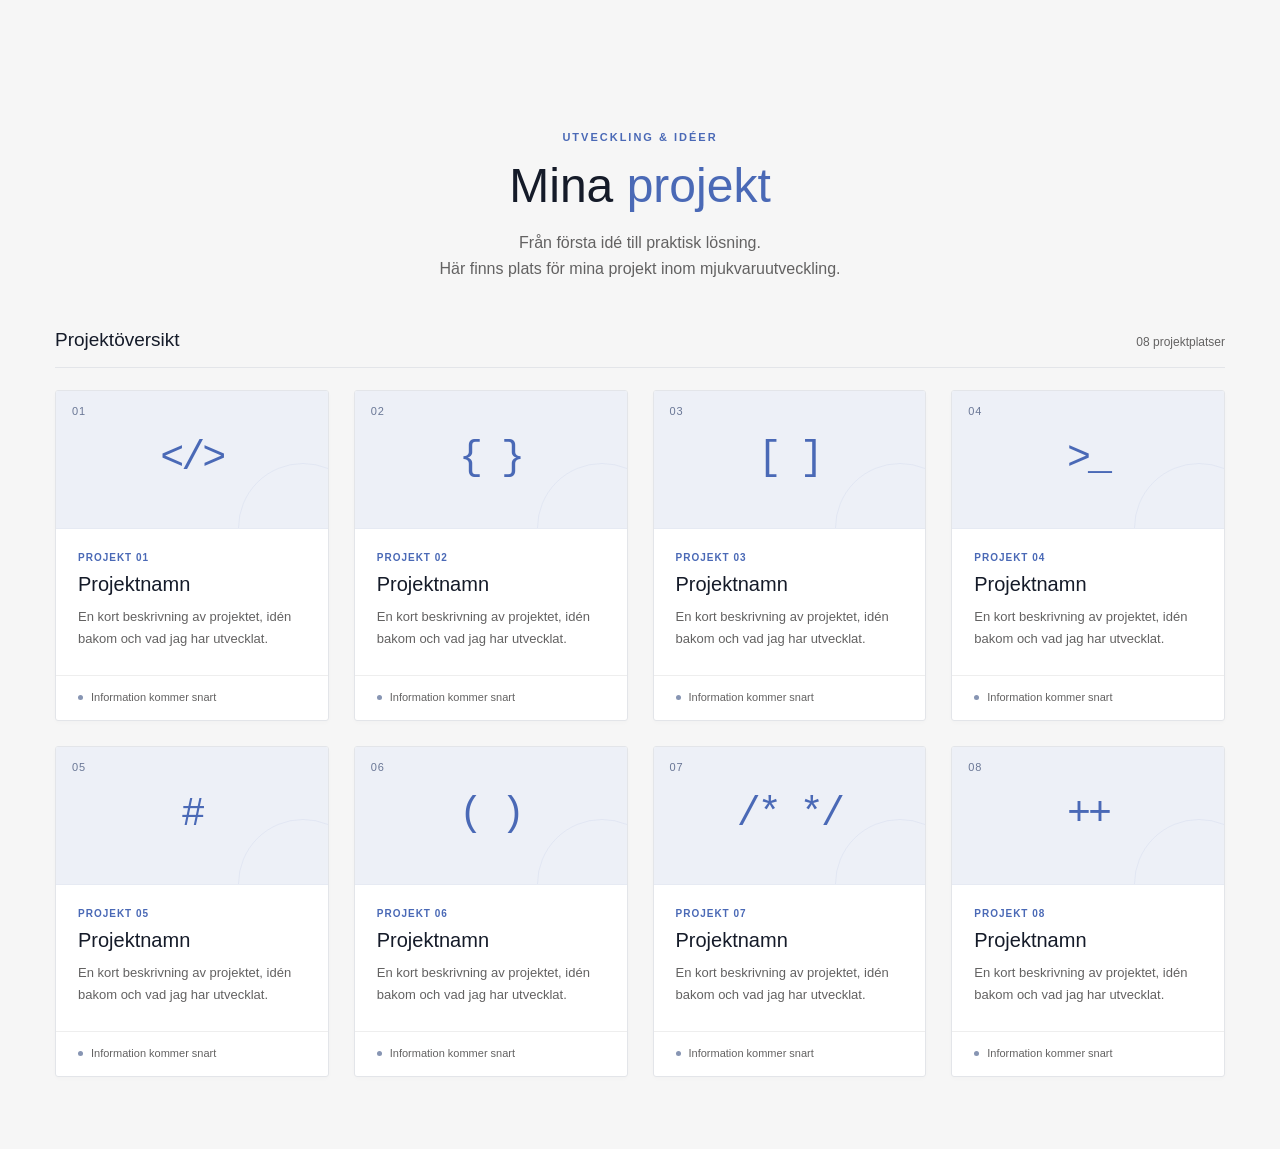
==== projects.html @ 6604e2c0 "init" ====
<!DOCTYPE html>
<html lang="sv">
<head>
    <meta charset="UTF-8">
    <meta name="viewport" content="width=device-width, initial-scale=1">
    <meta name="description" content="Projekt och mjukvaruutveckling av Leo Wallenstål.">
    <title>Projekt | Leo Wallenstål</title>
    <link rel="icon" type="image/png" href="favicon2.png">
    <link rel="stylesheet" href="/assets/bootstrap/css/bootstrap.min.css">
    <link rel="stylesheet" href="/assets/css/styles.css">
    <link rel="stylesheet" href="projects.css">
</head>
<body>
    <a class="skip-link" href="#projects">Hoppa till projekten</a>
    <!--#include virtual="/includes/header.html" -->

    <main id="projects" class="container">
        <section class="intro" aria-labelledby="page-title">
            <p class="eyebrow">Utveckling &amp; idéer</p>
            <h1 id="page-title">Mina <span>projekt</span></h1>
            <p>Från första idé till praktisk lösning.<br>Här finns plats för mina projekt inom mjukvaruutveckling.</p>
        </section>

        <section class="project-section" aria-labelledby="grid-title">
            <div class="section-heading">
                <h2 id="grid-title">Projektöversikt</h2>
                <span>08 projektplatser</span>
            </div>
            <!-- Replace the placeholder titles and descriptions with your projects. -->
            <div class="project-grid">
                <article class="project-card">
                    <div class="card-visual" aria-hidden="true"><span class="project-number">01</span><span class="project-symbol">&lt;/&gt;</span></div>
                    <div class="card-content"><p class="card-category">Projekt 01</p><h3>Projektnamn</h3><p>En kort beskrivning av projektet, idén bakom och vad jag har utvecklat.</p></div>
                    <footer class="card-footer"><span class="status">Information kommer snart</span></footer>
                </article>
                <article class="project-card">
                    <div class="card-visual" aria-hidden="true"><span class="project-number">02</span><span class="project-symbol">{ }</span></div>
                    <div class="card-content"><p class="card-category">Projekt 02</p><h3>Projektnamn</h3><p>En kort beskrivning av projektet, idén bakom och vad jag har utvecklat.</p></div>
                    <footer class="card-footer"><span class="status">Information kommer snart</span></footer>
                </article>
                <article class="project-card">
                    <div class="card-visual" aria-hidden="true"><span class="project-number">03</span><span class="project-symbol">[ ]</span></div>
                    <div class="card-content"><p class="card-category">Projekt 03</p><h3>Projektnamn</h3><p>En kort beskrivning av projektet, idén bakom och vad jag har utvecklat.</p></div>
                    <footer class="card-footer"><span class="status">Information kommer snart</span></footer>
                </article>
                <article class="project-card">
                    <div class="card-visual" aria-hidden="true"><span class="project-number">04</span><span class="project-symbol">&gt;_</span></div>
                    <div class="card-content"><p class="card-category">Projekt 04</p><h3>Projektnamn</h3><p>En kort beskrivning av projektet, idén bakom och vad jag har utvecklat.</p></div>
                    <footer class="card-footer"><span class="status">Information kommer snart</span></footer>
                </article>
                <article class="project-card">
                    <div class="card-visual" aria-hidden="true"><span class="project-number">05</span><span class="project-symbol">#</span></div>
                    <div class="card-content"><p class="card-category">Projekt 05</p><h3>Projektnamn</h3><p>En kort beskrivning av projektet, idén bakom och vad jag har utvecklat.</p></div>
                    <footer class="card-footer"><span class="status">Information kommer snart</span></footer>
                </article>
                <article class="project-card">
                    <div class="card-visual" aria-hidden="true"><span class="project-number">06</span><span class="project-symbol">( )</span></div>
                    <div class="card-content"><p class="card-category">Projekt 06</p><h3>Projektnamn</h3><p>En kort beskrivning av projektet, idén bakom och vad jag har utvecklat.</p></div>
                    <footer class="card-footer"><span class="status">Information kommer snart</span></footer>
                </article>
                <article class="project-card">
                    <div class="card-visual" aria-hidden="true"><span class="project-number">07</span><span class="project-symbol">/* */</span></div>
                    <div class="card-content"><p class="card-category">Projekt 07</p><h3>Projektnamn</h3><p>En kort beskrivning av projektet, idén bakom och vad jag har utvecklat.</p></div>
                    <footer class="card-footer"><span class="status">Information kommer snart</span></footer>
                </article>
                <article class="project-card">
                    <div class="card-visual" aria-hidden="true"><span class="project-number">08</span><span class="project-symbol">++</span></div>
                    <div class="card-content"><p class="card-category">Projekt 08</p><h3>Projektnamn</h3><p>En kort beskrivning av projektet, idén bakom och vad jag har utvecklat.</p></div>
                    <footer class="card-footer"><span class="status">Information kommer snart</span></footer>
                </article>
            </div>
        </section>
    </main>

    <!--#include virtual="/includes/footer.html" -->

    <script src="/assets/bootstrap/js/bootstrap.bundle.min.js"></script>
</body>
</html>
---- assets/css/styles.css ----
:root {
    --ink: #152033;
    --muted: #637083;
    --line: #d9e1ec;
    --surface: #ffffff;
    --soft: #f5f8fc;
    --accent: #0f766e;
    --accent-dark: #134e4a;
}

html,
body {
    min-height: 100%;
}

body {
    min-height: 100vh;
    display: flex;
    flex-direction: column;

    background: var(--soft);
    color: var(--ink);
    font-family:
        Inter,
        system-ui,
        -apple-system,
        BlinkMacSystemFont,
        "Segoe UI",
        sans-serif;
}

.page-content {
    flex: 1;
    width: 100%;
}

.site-nav {
    background: rgba(255, 255, 255, 0.92);
    border-bottom: 1px solid var(--line);
    backdrop-filter: blur(16px);
}

.hero {
    padding: 7rem 0 3rem;
}

.hero .hero-content {
    z-index: 1;
}

.eyebrow {
    color: var(--accent);
    font-size: 0.78rem;
    font-weight: 800;
    letter-spacing: 0.12em;
    text-transform: uppercase;
}

.hero-title {
    font-size: clamp(2.3rem, 5vw, 4.6rem);
    font-weight: 800;
    letter-spacing: 0;
    line-height: 1.02;
}

.hero-copy {
    color: var(--muted);
    font-size: 1.1rem;
    max-width: 690px;
}

.btn-accent {
    background: var(--accent);
    border-color: var(--accent);
    color: #fff;
    font-weight: 800;
}

.btn-accent:hover {
    background: var(--accent-dark);
    border-color: var(--accent-dark);
    color: #fff;
}

.profile-photo {
    position: relative;
    align-items: center;
    aspect-ratio: 1;
    background:
        linear-gradient(145deg,
            #0F756D 0%,
            #27486b 50%,
            #2F3237 100%);
    border: 1px solid rgba(255, 255, 255, 0.7);
    border-radius: 16px;
    box-shadow: 0 24px 70px rgba(21, 32, 51, 0.16);
    color: #fff;
    display: flex;
    font-size: clamp(3.5rem, 12vw, 7rem);
    font-weight: 800;
    justify-content: center;
    letter-spacing: 0.04em;
    min-height: 280px;
    overflow: hidden;
}

.profile-photo::before {
    content: "";
    position: absolute;
    inset: 15%;
    background: radial-gradient(circle,
            rgba(255, 190, 90, .18),
            transparent 70%);
    filter: blur(30px);
    z-index: 0;
}

.profile-photo img {
    height: 90%;
    object-fit: cover;
    width: 90%;
    border-radius: 10px;
}

.course-unit {
    background: var(--surface);
    border: 1px solid var(--line);
    border-radius: 8px;
    box-shadow: 0 14px 40px rgba(21, 32, 51, 0.08);
    margin: 1rem auto 0;
    overflow: hidden;
}

.course-unit-header {
    align-items: baseline;
    border-bottom: 1px solid var(--line);
    display: flex;
    justify-content: space-between;
    gap: 1rem;
    padding: 0.8rem 0.95rem 0.65rem;
}

.course-unit-header h2 {
    font-size: 1rem;
    font-weight: 800;
    margin: 0;
}

.course-list {
    display: grid;
}

.course-row {
    align-items: center;
    display: grid;
    gap: 0.8rem;
    grid-template-columns: minmax(0, 1fr) auto;
    padding: 0.8rem 0.95rem;
}

.course-row+.course-row {
    border-top: 1px solid var(--line);
}

.course-row h3 {
    font-size: 0.95rem;
    font-weight: 800;
    margin: 0 0 0.18rem;
}

.course-row p {
    color: var(--muted);
    font-size: 0.88rem;
    line-height: 1.35;
    margin: 0;
}

.course-meta {
    align-items: flex-end;
    display: flex;
    flex-direction: column;
    gap: 0.25rem;
    white-space: nowrap;
}

.course-meta span,
.course-meta strong {
    border-radius: 999px;
    font-size: 0.75rem;
    line-height: 1;
    padding: 0.35rem 0.5rem;
}

.course-meta span {
    background: #e9f3f1;
    color: var(--accent-dark);
    font-weight: 800;
}

.course-meta strong {
    background: var(--ink);
    color: #fff;
    font-weight: 800;
}

.course-more .course-row {
    border-top: 1px solid var(--line);
}

.course-actions {
    border-top: 1px solid var(--line);
    padding: 0.65rem 0.95rem;
}

.section-toggle {
    align-items: center;
    background: transparent;
    border: 0;
    color: var(--accent-dark);
    display: inline-flex;
    font-size: 0.82rem;
    font-weight: 800;
    gap: 0.4rem;
    padding: 0.25rem 0;
}

.section-toggle:hover {
    color: var(--accent);
}

.section-toggle:focus-visible {
    border-radius: 4px;
    outline: 3px solid rgba(15, 118, 110, 0.25);
    outline-offset: 3px;
}

.section-toggle .when-expanded {
    display: none;
}

.section-toggle[aria-expanded="true"] .when-collapsed {
    display: none;
}

.section-toggle[aria-expanded="true"] .when-expanded {
    display: inline;
}

.toggle-icon {
    transition: transform 0.2s ease;
}

.section-toggle[aria-expanded="true"] .toggle-icon {
    transform: rotate(180deg);
}

.compact-section {
    padding: 1rem 0 2.5rem;
}

.work-timeline {
    margin-right: auto;
    max-width: 660px;
}

.work-heading {
    border-left: 4px solid var(--accent);
    margin-bottom: 1.25rem;
    padding-left: 1rem;
}

.work-heading h2 {
    font-size: 1.55rem;
    font-weight: 800;
    margin: 0;
}

.work-items {
    border-left: 1px solid var(--line);
    display: grid;
    gap: 1.1rem;
    margin-left: 0.45rem;
    padding-left: 1.35rem;
}

.work-item {
    background: transparent;
    position: relative;
}

.work-item::before {
    background: var(--soft);
    border: 3px solid var(--accent);
    border-radius: 999px;
    content: "";
    height: 0.75rem;
    left: -1.75rem;
    position: absolute;
    top: 0.35rem;
    width: 0.75rem;
}

.work-item time {
    color: var(--accent-dark);
    display: block;
    font-size: 0.8rem;
    font-weight: 800;
    margin-bottom: 0.25rem;
}

.work-item h3 {
    font-size: 1.05rem;
    font-weight: 800;
    margin: 0 0 0.25rem;
}

.work-item p {
    color: var(--muted);
    line-height: 1.45;
    margin: 0;
}

.work-more.show {
    display: grid;
    gap: 1.1rem;
}

.work-toggle {
    margin: 1.1rem 0 0 1.8rem;
}

.footer {
    margin-top: auto;
    border-top: 1px solid var(--line);
    color: var(--muted);
}

a {
    color: var(--muted);
    text-decoration: none;
}

@media (max-width: 767.98px) {
    .hero {
        padding: 5.5rem 0 2rem;
        text-align: left;
        --mobile-photo-size: 200px;
    }

    /* Makes the portrait position relative to the hero row. */
    .hero .row {
        position: relative;
    }

    /* Reserves space before the text begins. */
    .hero-content {
        padding-top: 10rem;
        position: relative;
        z-index: 2;
    }

    /* Moves and sizes the portrait in the upper-right corner. */
    .hero .hero-visual {
        position: absolute;
        top: 0;
        right: 3rem;
        width: var(--mobile-photo-size);
        padding: 0;
        z-index: 0;
    }

    .profile-photo {
        width: var(--mobile-photo-size);
        min-height: 0;
        margin: 0;
        transform: rotate(4deg);
    }

    .hero-title {
        position: relative;
        max-width: 250px;
        margin-bottom: 1rem !important;
        font-size: 2.5rem;
        line-height: 0.95;
        z-index: 2;
    }

    .hero-copy {
        max-width: 100%;
        font-size: 1rem;
    }

    .navbar-nav {
        padding-top: 0.75rem;
        text-align: center;
    }

    .nav-link {
        padding: 0.75rem 0;
        font-weight: 700;
    }

    .footer .container {
        text-align: center;
        align-items: center;
    }

    .footer nav {
        justify-content: center;
        flex-wrap: wrap;
    }
}
---- projects.css ----
:root {
    color-scheme: light;
    --blue: #4a69b6;
    --dark: #151b29;
    --muted: #636262;
    --background: #f6f6f6;
    --border: #e3e5e9;
}

* { box-sizing: border-box; }
body {
    margin: 0;
    min-height: 100vh;
    display: flex;
    flex-direction: column;
    background: var(--background);
    color: var(--dark);
    font-family: Lato, "Helvetica Neue", Arial, sans-serif;
    font-size: 15px;
    line-height: 1.6;
}
a { color: inherit; text-decoration: none; }
a:hover { color: var(--blue); }
a:focus-visible { outline: 3px solid var(--blue); outline-offset: 5px; }
main.container { width: min(1170px, calc(100% - 48px)); max-width: none; padding-inline: 0; margin-inline: auto; }
main { flex: 1; padding-top: 64px; scroll-margin-top: 64px; }
.intro { padding: 65px 0 48px; text-align: center; }
.eyebrow { margin: 0 0 10px; color: var(--blue); text-transform: uppercase; font-size: 11px; font-weight: 700; letter-spacing: 2px; }
h1 { margin: 0 0 16px; font-size: clamp(36px, 5vw, 48px); font-weight: 300; line-height: 1.2; }
h1 span { color: var(--blue); }
.intro > p:last-child { margin: 0; color: var(--muted); font-size: 16px; }
.project-section { padding-bottom: 72px; }
.section-heading { display: flex; justify-content: space-between; align-items: baseline; gap: 16px; margin-bottom: 22px; border-bottom: 1px solid var(--border); padding-bottom: 14px; }
.section-heading h2 { margin: 0; font-size: 19px; font-weight: 400; }
.section-heading > span { color: var(--muted); font-size: 12px; }
.project-grid { display: grid; grid-template-columns: repeat(4, minmax(0, 1fr)); gap: 25px; }
.project-card { display: flex; flex-direction: column; overflow: hidden; background: #fff; border: 1px solid var(--border); border-radius: 3px; box-shadow: 0 2px 4px #151b2905; transition: transform .2s ease, box-shadow .2s ease, border-color .2s ease; }
.project-card:hover { transform: translateY(-4px); border-color: #b5c2e0; box-shadow: 0 10px 24px #151b2910; }
.card-visual { height: 138px; display: grid; place-items: center; position: relative; overflow: hidden; color: var(--blue); background: #edf0f7; border-bottom: 1px solid #e6eaf3; }
.card-visual::after { content: ""; position: absolute; width: 130px; height: 130px; border: 1px solid #4a69b612; border-radius: 50%; right: -40px; bottom: -65px; }
.project-number { position: absolute; top: 12px; left: 16px; color: #6a7796; font-size: 11px; letter-spacing: 1px; }
.project-symbol { font: 300 40px/1 Consolas, "Courier New", monospace; letter-spacing: -3px; }
.card-content { padding: 21px 22px 24px; flex: 1; }
.card-category { margin: 0 0 6px; text-transform: uppercase; letter-spacing: 1px; color: var(--blue); font-size: 10px; font-weight: 700; }
.card-content h3 { margin: 0 0 10px; font-size: 20px; font-weight: 400; }
.card-content > p:last-child { margin: 0; color: var(--muted); font-size: 13px; line-height: 1.75; }
.card-footer { background: transparent; padding: 13px 22px; border-top: 1px solid #eee; }
.status { display: flex; align-items: center; gap: 8px; color: var(--muted); font-size: 11px; }
.status::before { content: ""; width: 5px; height: 5px; flex-shrink: 0; border-radius: 50%; background: #8795b3; }
.skip-link { position: absolute; top: 8px; left: 8px; transform: translateY(-160%); background: #fff; padding: 10px 16px; z-index: 1040; }
.skip-link:focus { transform: translateY(0); }
@media (max-width: 1000px) {
    .project-grid { grid-template-columns: repeat(2, minmax(0, 1fr)); }
}
@media (max-width: 580px) {
    main.container { width: calc(100% - 32px); }
    .intro { padding: 42px 0 35px; }
    .project-grid { grid-template-columns: minmax(0, 1fr); gap: 20px; }
    .card-visual { height: 150px; }
    .project-section { padding-bottom: 40px; }
}
@media (prefers-reduced-motion: reduce) {
    .project-card { transition: none; }
    .project-card:hover { transform: none; }
}
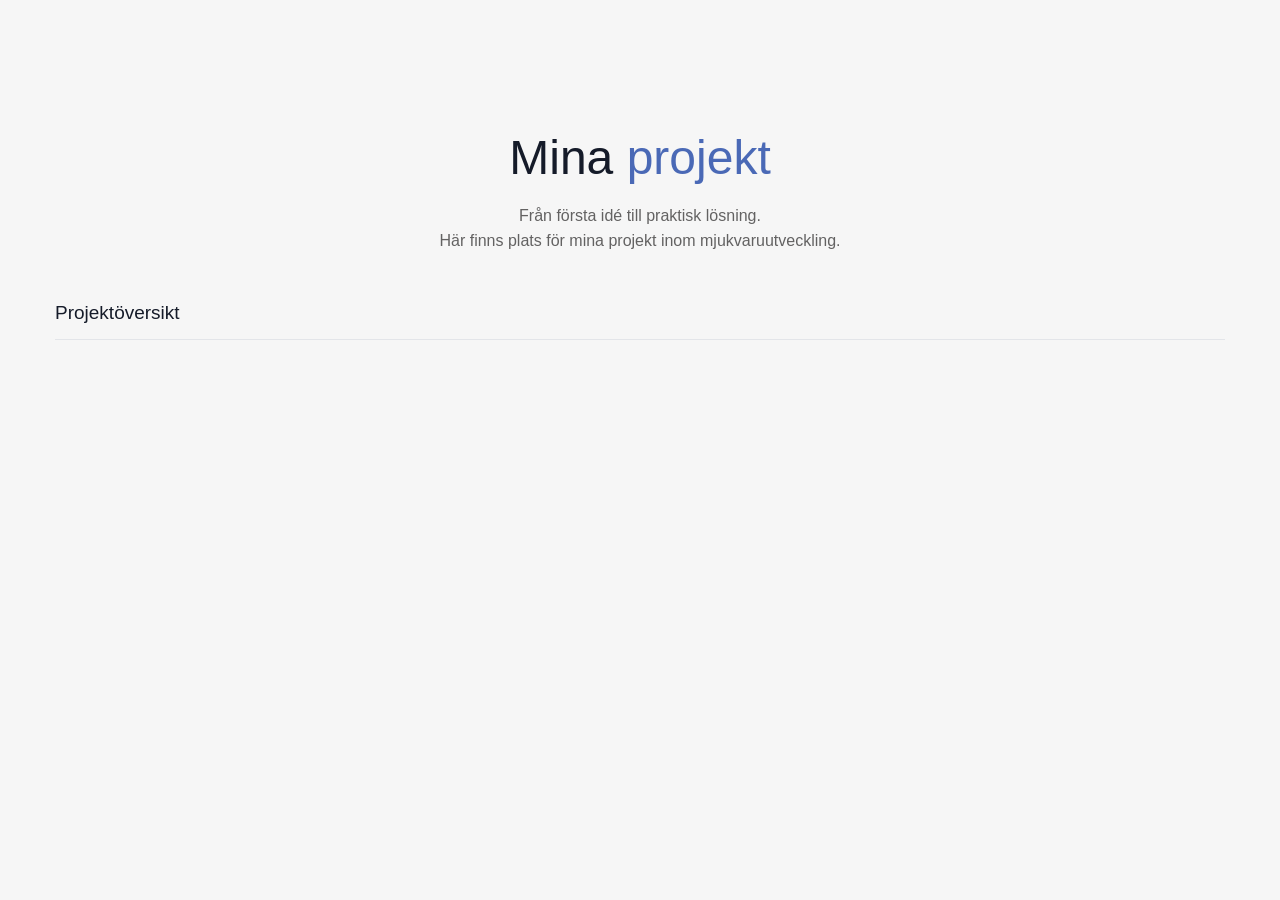
==== commit 51a2a0ce: "Added the projects in the gridview" ====
--- a/projects.html
+++ b/projects.html
@@ -1,22 +1,22 @@
 <!DOCTYPE html>
 <html lang="sv">
+
 <head>
     <meta charset="UTF-8">
     <meta name="viewport" content="width=device-width, initial-scale=1">
     <meta name="description" content="Projekt och mjukvaruutveckling av Leo Wallenstål.">
     <title>Projekt | Leo Wallenstål</title>
-    <link rel="icon" type="image/png" href="favicon2.png">
+    <link rel="icon" type="image/png" href="favicon.png">
     <link rel="stylesheet" href="/assets/bootstrap/css/bootstrap.min.css">
     <link rel="stylesheet" href="/assets/css/styles.css">
     <link rel="stylesheet" href="projects.css">
 </head>
+
 <body>
-    <a class="skip-link" href="#projects">Hoppa till projekten</a>
     <!--#include virtual="/includes/header.html" -->
 
     <main id="projects" class="container">
         <section class="intro" aria-labelledby="page-title">
-            <p class="eyebrow">Utveckling &amp; idéer</p>
             <h1 id="page-title">Mina <span>projekt</span></h1>
             <p>Från första idé till praktisk lösning.<br>Här finns plats för mina projekt inom mjukvaruutveckling.</p>
         </section>
@@ -24,50 +24,15 @@
         <section class="project-section" aria-labelledby="grid-title">
             <div class="section-heading">
                 <h2 id="grid-title">Projektöversikt</h2>
-                <span>08 projektplatser</span>
             </div>
             <!-- Replace the placeholder titles and descriptions with your projects. -->
             <div class="project-grid">
-                <article class="project-card">
-                    <div class="card-visual" aria-hidden="true"><span class="project-number">01</span><span class="project-symbol">&lt;/&gt;</span></div>
-                    <div class="card-content"><p class="card-category">Projekt 01</p><h3>Projektnamn</h3><p>En kort beskrivning av projektet, idén bakom och vad jag har utvecklat.</p></div>
-                    <footer class="card-footer"><span class="status">Information kommer snart</span></footer>
-                </article>
-                <article class="project-card">
-                    <div class="card-visual" aria-hidden="true"><span class="project-number">02</span><span class="project-symbol">{ }</span></div>
-                    <div class="card-content"><p class="card-category">Projekt 02</p><h3>Projektnamn</h3><p>En kort beskrivning av projektet, idén bakom och vad jag har utvecklat.</p></div>
-                    <footer class="card-footer"><span class="status">Information kommer snart</span></footer>
-                </article>
-                <article class="project-card">
-                    <div class="card-visual" aria-hidden="true"><span class="project-number">03</span><span class="project-symbol">[ ]</span></div>
-                    <div class="card-content"><p class="card-category">Projekt 03</p><h3>Projektnamn</h3><p>En kort beskrivning av projektet, idén bakom och vad jag har utvecklat.</p></div>
-                    <footer class="card-footer"><span class="status">Information kommer snart</span></footer>
-                </article>
-                <article class="project-card">
-                    <div class="card-visual" aria-hidden="true"><span class="project-number">04</span><span class="project-symbol">&gt;_</span></div>
-                    <div class="card-content"><p class="card-category">Projekt 04</p><h3>Projektnamn</h3><p>En kort beskrivning av projektet, idén bakom och vad jag har utvecklat.</p></div>
-                    <footer class="card-footer"><span class="status">Information kommer snart</span></footer>
-                </article>
-                <article class="project-card">
-                    <div class="card-visual" aria-hidden="true"><span class="project-number">05</span><span class="project-symbol">#</span></div>
-                    <div class="card-content"><p class="card-category">Projekt 05</p><h3>Projektnamn</h3><p>En kort beskrivning av projektet, idén bakom och vad jag har utvecklat.</p></div>
-                    <footer class="card-footer"><span class="status">Information kommer snart</span></footer>
-                </article>
-                <article class="project-card">
-                    <div class="card-visual" aria-hidden="true"><span class="project-number">06</span><span class="project-symbol">( )</span></div>
-                    <div class="card-content"><p class="card-category">Projekt 06</p><h3>Projektnamn</h3><p>En kort beskrivning av projektet, idén bakom och vad jag har utvecklat.</p></div>
-                    <footer class="card-footer"><span class="status">Information kommer snart</span></footer>
-                </article>
-                <article class="project-card">
-                    <div class="card-visual" aria-hidden="true"><span class="project-number">07</span><span class="project-symbol">/* */</span></div>
-                    <div class="card-content"><p class="card-category">Projekt 07</p><h3>Projektnamn</h3><p>En kort beskrivning av projektet, idén bakom och vad jag har utvecklat.</p></div>
-                    <footer class="card-footer"><span class="status">Information kommer snart</span></footer>
-                </article>
-                <article class="project-card">
-                    <div class="card-visual" aria-hidden="true"><span class="project-number">08</span><span class="project-symbol">++</span></div>
-                    <div class="card-content"><p class="card-category">Projekt 08</p><h3>Projektnamn</h3><p>En kort beskrivning av projektet, idén bakom och vad jag har utvecklat.</p></div>
-                    <footer class="card-footer"><span class="status">Information kommer snart</span></footer>
-                </article>
+                <!--#include virtual="/includes/projects/nordlauncher.html" -->
+                <!--#include virtual="/includes/projects/portfolio-project.html" -->
+                <!--#include virtual="/includes/projects/hattmakarna.html" -->
+                <!--#include virtual="/includes/projects/ngo.html" -->
+                <!--#include virtual="/includes/projects/poddmakarna.html" -->
+
             </div>
         </section>
     </main>
@@ -76,4 +41,5 @@
 
     <script src="/assets/bootstrap/js/bootstrap.bundle.min.js"></script>
 </body>
-</html>
+
+</html>
--- a/projects.css
+++ b/projects.css
@@ -7,7 +7,10 @@
     --border: #e3e5e9;
 }
 
-* { box-sizing: border-box; }
+* {
+    box-sizing: border-box;
+}
+
 body {
     margin: 0;
     min-height: 100vh;
@@ -19,47 +22,229 @@
     font-size: 15px;
     line-height: 1.6;
 }
-a { color: inherit; text-decoration: none; }
-a:hover { color: var(--blue); }
-a:focus-visible { outline: 3px solid var(--blue); outline-offset: 5px; }
-main.container { width: min(1170px, calc(100% - 48px)); max-width: none; padding-inline: 0; margin-inline: auto; }
-main { flex: 1; padding-top: 64px; scroll-margin-top: 64px; }
-.intro { padding: 65px 0 48px; text-align: center; }
-.eyebrow { margin: 0 0 10px; color: var(--blue); text-transform: uppercase; font-size: 11px; font-weight: 700; letter-spacing: 2px; }
-h1 { margin: 0 0 16px; font-size: clamp(36px, 5vw, 48px); font-weight: 300; line-height: 1.2; }
-h1 span { color: var(--blue); }
-.intro > p:last-child { margin: 0; color: var(--muted); font-size: 16px; }
-.project-section { padding-bottom: 72px; }
-.section-heading { display: flex; justify-content: space-between; align-items: baseline; gap: 16px; margin-bottom: 22px; border-bottom: 1px solid var(--border); padding-bottom: 14px; }
-.section-heading h2 { margin: 0; font-size: 19px; font-weight: 400; }
-.section-heading > span { color: var(--muted); font-size: 12px; }
-.project-grid { display: grid; grid-template-columns: repeat(4, minmax(0, 1fr)); gap: 25px; }
-.project-card { display: flex; flex-direction: column; overflow: hidden; background: #fff; border: 1px solid var(--border); border-radius: 3px; box-shadow: 0 2px 4px #151b2905; transition: transform .2s ease, box-shadow .2s ease, border-color .2s ease; }
-.project-card:hover { transform: translateY(-4px); border-color: #b5c2e0; box-shadow: 0 10px 24px #151b2910; }
-.card-visual { height: 138px; display: grid; place-items: center; position: relative; overflow: hidden; color: var(--blue); background: #edf0f7; border-bottom: 1px solid #e6eaf3; }
-.card-visual::after { content: ""; position: absolute; width: 130px; height: 130px; border: 1px solid #4a69b612; border-radius: 50%; right: -40px; bottom: -65px; }
-.project-number { position: absolute; top: 12px; left: 16px; color: #6a7796; font-size: 11px; letter-spacing: 1px; }
-.project-symbol { font: 300 40px/1 Consolas, "Courier New", monospace; letter-spacing: -3px; }
-.card-content { padding: 21px 22px 24px; flex: 1; }
-.card-category { margin: 0 0 6px; text-transform: uppercase; letter-spacing: 1px; color: var(--blue); font-size: 10px; font-weight: 700; }
-.card-content h3 { margin: 0 0 10px; font-size: 20px; font-weight: 400; }
-.card-content > p:last-child { margin: 0; color: var(--muted); font-size: 13px; line-height: 1.75; }
-.card-footer { background: transparent; padding: 13px 22px; border-top: 1px solid #eee; }
-.status { display: flex; align-items: center; gap: 8px; color: var(--muted); font-size: 11px; }
-.status::before { content: ""; width: 5px; height: 5px; flex-shrink: 0; border-radius: 50%; background: #8795b3; }
-.skip-link { position: absolute; top: 8px; left: 8px; transform: translateY(-160%); background: #fff; padding: 10px 16px; z-index: 1040; }
-.skip-link:focus { transform: translateY(0); }
+
+a {
+    color: inherit;
+    text-decoration: none;
+}
+
+a:hover {
+    color: var(--blue);
+}
+
+a:focus-visible {
+    outline: 3px solid var(--blue);
+    outline-offset: 5px;
+}
+
+main.container {
+    width: min(1170px, calc(100% - 48px));
+    max-width: none;
+    padding-inline: 0;
+    margin-inline: auto;
+}
+
+main {
+    flex: 1;
+    padding-top: 64px;
+    scroll-margin-top: 64px;
+}
+
+.intro {
+    padding: 65px 0 48px;
+    text-align: center;
+}
+
+.eyebrow {
+    margin: 0 0 10px;
+    color: var(--blue);
+    text-transform: uppercase;
+    font-size: 11px;
+    font-weight: 700;
+    letter-spacing: 2px;
+}
+
+h1 {
+    margin: 0 0 16px;
+    font-size: clamp(36px, 5vw, 48px);
+    font-weight: 300;
+    line-height: 1.2;
+}
+
+h1 span {
+    color: var(--blue);
+}
+
+.intro>p:last-child {
+    margin: 0;
+    color: var(--muted);
+    font-size: 16px;
+}
+
+.project-section {
+    padding-bottom: 72px;
+}
+
+.section-heading {
+    display: flex;
+    justify-content: space-between;
+    align-items: baseline;
+    gap: 16px;
+    margin-bottom: 22px;
+    border-bottom: 1px solid var(--border);
+    padding-bottom: 14px;
+}
+
+.section-heading h2 {
+    margin: 0;
+    font-size: 19px;
+    font-weight: 400;
+}
+
+.section-heading>span {
+    color: var(--muted);
+    font-size: 12px;
+}
+
+.project-grid {
+    display: grid;
+    grid-template-columns: repeat(4, minmax(0, 1fr));
+    gap: 25px;
+}
+
+.project-card {
+    display: flex;
+    flex-direction: column;
+    overflow: hidden;
+    background: #fff;
+    border: 1px solid var(--border);
+    border-radius: 3px;
+    box-shadow: 0 2px 4px #151b2905;
+    transition: transform .2s ease, box-shadow .2s ease, border-color .2s ease;
+}
+
+.project-card:hover {
+    transform: translateY(-4px);
+    border-color: #b5c2e0;
+    box-shadow: 0 10px 24px #151b2910;
+}
+
+.card-visual {
+    height: 164px;
+    display: grid;
+    place-items: center;
+    position: relative;
+    overflow: hidden;
+    color: var(--blue);
+    background: #edf0f7;
+    border-bottom: 1px solid #e6eaf3;
+}
+
+.project-image {
+    width: 100%;
+    height: 100%;
+    object-fit: cover;
+}
+
+.card-content {
+    padding: 21px 22px 24px;
+    flex: 1;
+}
+
+.card-category {
+    margin: 0 0 6px;
+    text-transform: uppercase;
+    letter-spacing: 1px;
+    color: var(--blue);
+    font-size: 10px;
+    font-weight: 700;
+}
+
+.card-content h3 {
+    margin: 0 0 10px;
+    font-size: 20px;
+    font-weight: 400;
+}
+
+.card-content>p:last-child {
+    margin: 0;
+    color: var(--muted);
+    font-size: 13px;
+    line-height: 1.75;
+}
+
+.card-footer {
+    background: transparent;
+    padding: 13px 22px;
+    border-top: 1px solid #eee;
+}
+
+.status {
+    display: flex;
+    align-items: center;
+    gap: 8px;
+    color: var(--muted);
+    font-size: 11px;
+}
+
+.status::before {
+    content: "";
+    width: 5px;
+    height: 5px;
+    flex-shrink: 0;
+    border-radius: 50%;
+    background: #8795b3;
+}
+
+.skip-link {
+    position: absolute;
+    top: 8px;
+    left: 8px;
+    transform: translateY(-160%);
+    background: #fff;
+    padding: 10px 16px;
+    z-index: 1040;
+}
+
+.skip-link:focus {
+    transform: translateY(0);
+}
+
 @media (max-width: 1000px) {
-    .project-grid { grid-template-columns: repeat(2, minmax(0, 1fr)); }
-}
+    .project-grid {
+        grid-template-columns: repeat(2, minmax(0, 1fr));
+    }
+}
+
 @media (max-width: 580px) {
-    main.container { width: calc(100% - 32px); }
-    .intro { padding: 42px 0 35px; }
-    .project-grid { grid-template-columns: minmax(0, 1fr); gap: 20px; }
-    .card-visual { height: 150px; }
-    .project-section { padding-bottom: 40px; }
-}
+    main.container {
+        width: calc(100% - 32px);
+    }
+
+    .intro {
+        padding: 42px 0 35px;
+    }
+
+    .project-grid {
+        grid-template-columns: minmax(0, 1fr);
+        gap: 20px;
+    }
+
+    .card-visual {
+        height: 150px;
+    }
+
+    .project-section {
+        padding-bottom: 40px;
+    }
+}
+
 @media (prefers-reduced-motion: reduce) {
-    .project-card { transition: none; }
-    .project-card:hover { transform: none; }
-}
+    .project-card {
+        transition: none;
+    }
+
+    .project-card:hover {
+        transform: none;
+    }
+}
